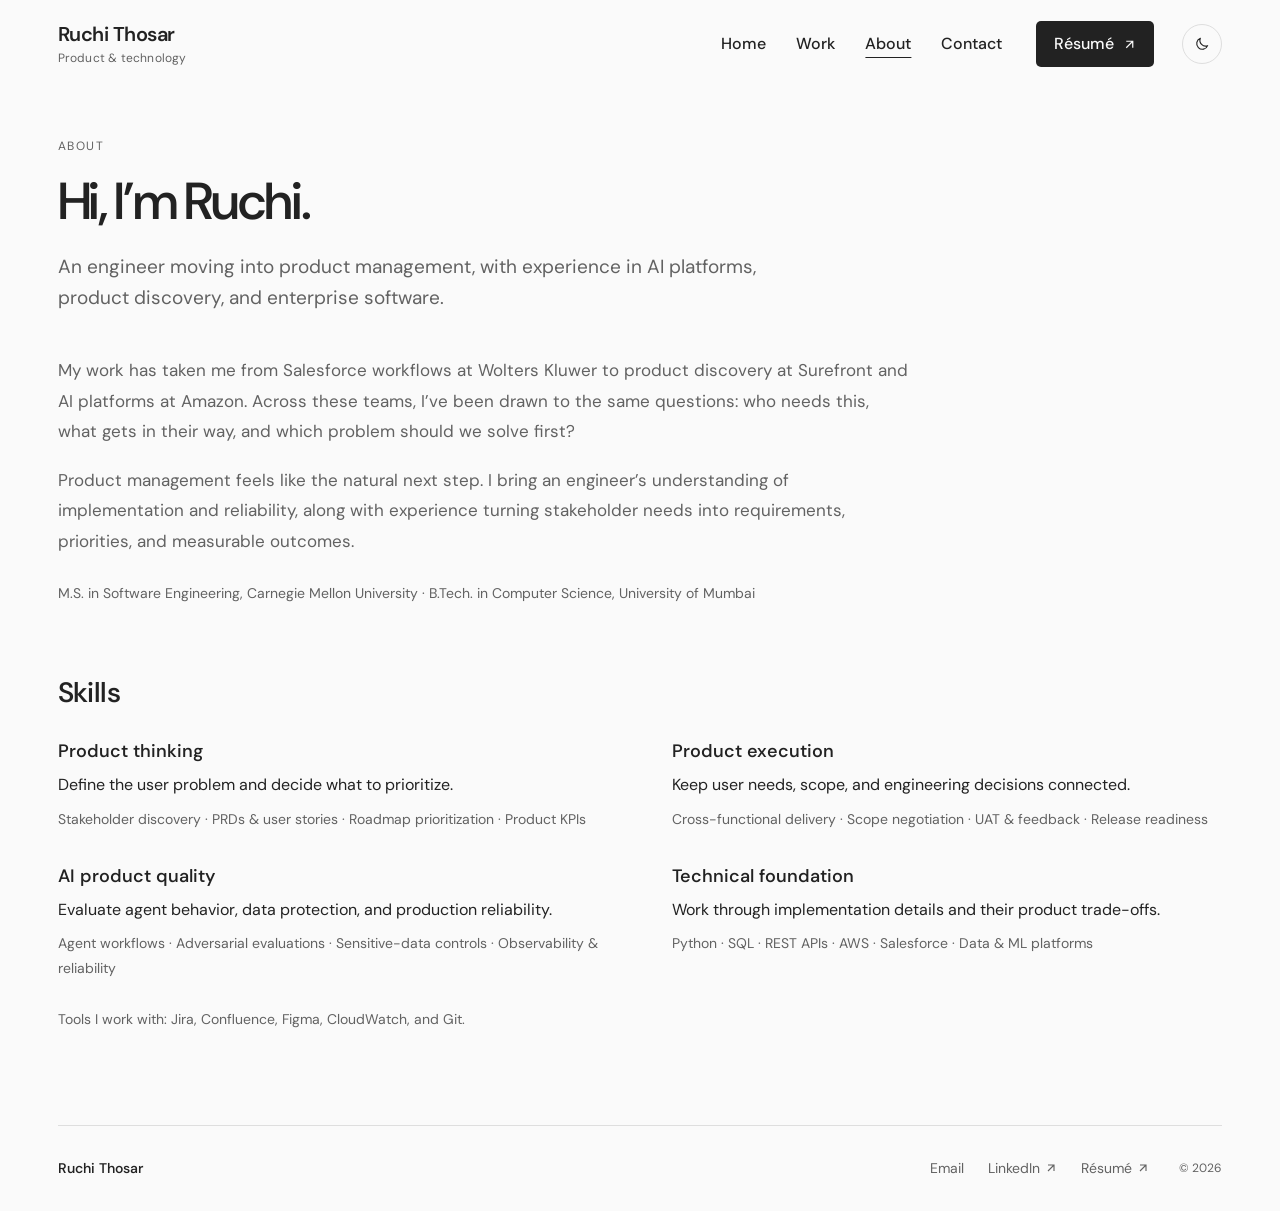
==== about.html @ e3b99184 "Simplify homepage and add portfolio page navigation" ====
<!doctype html>
<html lang="en"><head><meta charset="utf-8"><meta name="viewport" content="width=device-width, initial-scale=1">
<title>About | Ruchi Thosar</title><meta name="description" content="My background, skills, and experience in engineering and product.">
<meta name="theme-color" content="#fafafa"><meta property="og:title" content="About | Ruchi Thosar"><meta property="og:description" content="My background, skills, and experience in engineering and product."><meta property="og:type" content="website">
<link rel="icon" href="favicon.svg" type="image/svg+xml"><script src="theme.js?v=1395b858ff9c"></script><script src="navigation.js?v=f2a00993703c" defer></script><link rel="stylesheet" href="site.css?v=018fd486fe2b"><link rel="stylesheet" href="portfolio.css?v=d4bd7ad31fdd"></head>
<body class="portfolio-page about-view"><a class="skip" href="#main">Skip to content</a><div class="wrap">
<header class="header site-header"><a class="brand" href="index.html" aria-label="Ruchi Thosar home">Ruchi Thosar<span class="brand-sub">Product &amp; technology</span></a>
<nav class="nav" id="site-navigation" aria-label="Main navigation"><a href="index.html">Home</a><a href="work.html">Work</a><a href="about.html" aria-current="page">About</a><a href="contact.html">Contact</a><a class="resume-link" href="ruchi-thosar-pm-resume.pdf" target="_blank" rel="noopener noreferrer">Résumé <svg class="icon" viewBox="0 0 16 16" fill="none" aria-hidden="true"><path d="M4 12 12 4M4 4h8v8" stroke="currentColor" stroke-width="1.5"/></svg></a></nav><button class="theme-toggle" type="button" data-theme-toggle aria-label="Switch to dark theme" title="Switch to dark theme" hidden><svg class="theme-moon" viewBox="0 0 24 24" fill="none" aria-hidden="true"><path d="M20.5 14.5A8.5 8.5 0 0 1 9.5 3.5a8.5 8.5 0 1 0 11 11Z" stroke="currentColor" stroke-width="1.7" stroke-linejoin="round"/></svg><svg class="theme-sun" viewBox="0 0 24 24" fill="none" aria-hidden="true"><circle cx="12" cy="12" r="4" stroke="currentColor" stroke-width="1.7"/><path d="M12 2v2M12 20v2M2 12h2M20 12h2M5 5l1.5 1.5M17.5 17.5 19 19M5 19l1.5-1.5M17.5 6.5 19 5" stroke="currentColor" stroke-width="1.7" stroke-linecap="round"/></svg><span class="theme-label">Dark</span></button><button class="menu-toggle" type="button" data-menu-toggle aria-controls="site-navigation" aria-expanded="false" hidden><svg class="icon" viewBox="0 0 18 18" fill="none" aria-hidden="true"><path d="M2 5h14M2 9h14M2 13h14" stroke="currentColor" stroke-width="1.5"/></svg><span>Menu</span></button></header>
<main id="main" class="profile-page">
  <header class="page-intro"><p class="page-kicker">ABOUT</p><h1>Hi, I’m Ruchi.</h1><p class="page-lead">An engineer moving into product management, with experience in AI platforms, product discovery, and enterprise software.</p></header>
  <div class="profile-story"><p>My work has taken me from Salesforce workflows at Wolters Kluwer to product discovery at Surefront and AI platforms at Amazon. Across these teams, I’ve been drawn to the same questions: who needs this, what gets in their way, and which problem should we solve first?</p><p>Product management feels like the natural next step. I bring an engineer’s understanding of implementation and reliability, along with experience turning stakeholder needs into requirements, priorities, and measurable outcomes.</p><p class="profile-education">M.S. in Software Engineering, Carnegie Mellon University · B.Tech. in Computer Science, University of Mumbai</p></div>
<section class="section skills" id="skills" aria-labelledby="skills-heading">
    <div class="section-title"><h2 id="skills-heading">Skills</h2></div>
    <dl class="skill-list">
      <div><dt>Product thinking</dt><dd><p>Define the user problem and decide what to prioritize.</p><span>Stakeholder discovery · PRDs &amp; user stories · Roadmap prioritization · Product KPIs</span></dd></div>
      <div><dt>Product execution</dt><dd><p>Keep user needs, scope, and engineering decisions connected.</p><span>Cross-functional delivery · Scope negotiation · UAT &amp; feedback · Release readiness</span></dd></div>
      <div><dt>AI product quality</dt><dd><p>Evaluate agent behavior, data protection, and production reliability.</p><span>Agent workflows · Adversarial evaluations · Sensitive-data controls · Observability &amp; reliability</span></dd></div>
      <div><dt>Technical foundation</dt><dd><p>Work through implementation details and their product trade-offs.</p><span>Python · SQL · REST APIs · AWS · Salesforce · Data &amp; ML platforms</span></dd></div>
    </dl>
    <p class="tools-note">Tools I work with: Jira, Confluence, Figma, CloudWatch, and Git.</p>
  </section></main>
<footer class="site-footer" id="contact"><a class="footer-name" href="index.html">Ruchi Thosar</a><div class="footer-links"><a href="mailto:thosar.ruchi@gmail.com">Email</a><a href="https://www.linkedin.com/in/ruchi-thosar/" target="_blank" rel="noopener noreferrer">LinkedIn <svg class="icon" viewBox="0 0 16 16" fill="none" aria-hidden="true"><path d="M4 12 12 4M4 4h8v8" stroke="currentColor" stroke-width="1.5"/></svg></a><a href="ruchi-thosar-pm-resume.pdf" target="_blank" rel="noopener noreferrer">Résumé <svg class="icon" viewBox="0 0 16 16" fill="none" aria-hidden="true"><path d="M4 12 12 4M4 4h8v8" stroke="currentColor" stroke-width="1.5"/></svg></a></div><span class="copyright">© 2026</span></footer>
</div></body></html>
---- site.css ----
@import url('https://fonts.googleapis.com/css2?family=Caveat:wght@400;500;600&family=DM+Sans:wght@400;450;500;550;600;650;700&display=swap');

:root{color-scheme:light;--bg:#fafafa;--ink:#222;--muted:#626262;--line:#dedede;--soft:#eeeeec;--hover:#e7e7e5;--max:1520px;--diagram-ink:#282828;--diagram-muted:#626262;--diagram-stroke:#636363;--diagram-surface:#fafafa;--diagram-highlight:#ededeb;--diagram-note:#ededeb;--diagram-group:#f3f3f1;--diagram-border:#b8b8b6}
:root[data-theme="dark"]{color-scheme:dark;--bg:#161616;--ink:#ededeb;--muted:#aaa;--line:#353535;--soft:#242424;--hover:#303030;--diagram-ink:#ededeb;--diagram-muted:#aaa;--diagram-stroke:#a7a7a5;--diagram-surface:#161616;--diagram-highlight:#252525;--diagram-note:#252525;--diagram-group:#1c1c1c;--diagram-border:#5c5c5c}
*{box-sizing:border-box}html{scroll-behavior:smooth;scroll-padding-top:96px}body{margin:0;background:var(--bg);color:var(--ink);font:var(--type-body)/1.75 'DM Sans',Arial,sans-serif;-webkit-font-smoothing:antialiased}a{color:inherit;text-underline-offset:5px}img{max-width:100%;height:auto;display:block}a,button,summary{touch-action:manipulation}button{font:inherit}a:focus-visible,button:focus-visible,summary:focus-visible{outline:2px solid var(--ink);outline-offset:6px}::selection{background:var(--ink);color:var(--bg)}h1,h2,h3,h4,p{margin:0}h1,h2,h3,h4{font-weight:500;line-height:1.2;letter-spacing:-1.2px}.wrap{max-width:var(--max);margin:auto;padding:0 clamp(24px,4vw,56px)}.skip{position:fixed;top:-80px;left:20px;background:var(--ink);color:var(--bg);padding:12px;z-index:30}.skip:focus{top:10px}.icon{width:16px;height:16px;display:inline-block;vertical-align:-2px;flex-shrink:0}.eyebrow{letter-spacing:1.8px;text-transform:uppercase;color:var(--muted);font-weight:500}.text-link,.case-link{display:inline-flex;align-items:center;gap:20px;text-decoration:none;border-bottom:1px solid var(--ink);padding:3px 0 7px;line-height:1.5}.text-link .icon,.case-link .icon{transition:transform .18s}.text-link:hover .icon,.case-link:hover .icon{transform:translateX(4px)}.quiet-link{color:var(--muted);border-color:var(--line)}.actions{display:flex;gap:30px;flex-wrap:wrap;align-items:center;margin-top:27px}

/* A single surface. Spacing and typography provide the hierarchy. */
.header{position:sticky;top:0;z-index:15;min-height:90px;background:var(--bg);display:flex;align-items:center;justify-content:space-between;gap:25px;border-bottom:1px solid var(--line)}.brand{font-weight:550;letter-spacing:-.4px;text-decoration:none;white-space:nowrap}.brand-sub{font-weight:400;color:var(--muted);margin-left:7px}.nav{display:flex;gap:25px;align-items:center;}.nav>a{text-decoration:none}.nav>a:hover{text-decoration:underline}.resume-link{display:inline-flex;align-items:center;gap:7px}.resume-link .icon{width:13px;height:13px}.theme-toggle{display:inline-flex;align-items:center;justify-content:center;gap:7px;border:0;background:transparent;color:var(--muted);padding:9px 0 9px 5px;cursor:pointer;line-height:1.6;min-height:36px}.theme-toggle[hidden]{display:none}.theme-toggle:hover{color:var(--ink)}.theme-toggle svg{width:16px;height:16px}.theme-sun{display:none}:root[data-theme="dark"] .theme-moon{display:none}:root[data-theme="dark"] .theme-sun{display:block}
.hero{display:grid;grid-template-columns:340px minmax(0,700px);justify-content:center;align-items:center;gap:clamp(32px,4vw,56px);padding:91px 0 96px}.hero-greeting{color:var(--muted);margin-bottom:20px}.hero h1{line-height:1.14;letter-spacing:-2.6px;font-weight:500}.hero-copy{line-height:1.8;color:var(--muted);max-width:570px;margin-top:27px}.portrait{width:100%;max-width:340px;align-self:center}.portrait img{width:100%;max-height:454px;object-fit:contain;filter:grayscale(1);object-position:center bottom}.location{letter-spacing:.1px;color:var(--muted);margin-top:34px}.location span{margin:0 7px}
.section{padding:66px 0 72px;border-top:1px solid var(--line)}.section-title{display:flex;align-items:end;justify-content:space-between;gap:35px;margin-bottom:37px}.section-title h2{line-height:1.3;margin-top:15px;letter-spacing:-1.1px}.section-title>p{color:var(--muted);line-height:1.8;padding-bottom:3px}

/* Projects read as a sequence of stories, without card backgrounds. */
.work{padding-bottom:62px}.work .section-title>p{line-height:1.65;max-width:280px}.work-row{display:grid;grid-template-columns:minmax(0,1.65fr) minmax(0,1fr);gap:80px;padding:51px 0 56px;border-bottom:1px solid var(--line);align-items:center}.work-row:first-child{padding-top:13px}.project-label{display:flex;align-items:center;gap:23px;min-height:28px}.project-label>span{color:var(--muted);letter-spacing:.3px}.logo,.case-logo{object-fit:contain;object-position:left;filter:grayscale(1);mix-blend-mode:multiply}.logo.amazon{width:76px;max-height:32px}.logo.surefront{width:112px;max-height:29px}.logo.wk{width:148px;max-height:35px}:root[data-theme="dark"] .logo,:root[data-theme="dark"] .case-logo{filter:grayscale(1) invert(1);mix-blend-mode:screen}.work-story h3{line-height:1.25;letter-spacing:-1.2px;margin:24px 0 17px;max-width:550px}.work-story h3 a{text-decoration:none}.work-story h3 a:hover{text-decoration:underline;text-decoration-thickness:1px}.work-story>p{line-height:1.85;color:var(--muted);max-width:555px}.work-story .case-link{margin-top:24px;gap:27px}.work-outcome{padding-left:35px}.outcome-number{display:block;font-weight:400;line-height:1.1;letter-spacing:-4px}.outcome-number>span{letter-spacing:-2px}.outcome-label{display:block;margin-top:12px}.work-outcome p{color:var(--muted);margin-top:16px;line-height:1.85}.additional-work{display:grid;grid-template-columns:.7fr 1.3fr;gap:70px;padding-top:37px}.additional-label p{color:var(--muted);margin-top:12px}.additional-links>a{display:flex;align-items:center;justify-content:space-between;gap:20px;text-decoration:none;padding:0 0 18px}.additional-links>a+a{padding-top:17px;border-top:1px solid var(--line)}.additional-links small{color:var(--muted);display:block;margin-top:4px}.additional-links>a:hover>span{text-decoration:underline}

/* Skills are evidenced capabilities, not ratings or badge collections. */
.work-row:last-child{border-bottom:0;padding-bottom:0}
.work-case-links{display:flex;flex-wrap:wrap;gap:0 28px}.work-outcomes{display:grid;gap:26px}
@media(max-width:600px){.work-outcomes{gap:22px}.work-outcomes .work-outcome+.work-outcome{padding-top:0}}

.skill-list{margin:0}.skill-list>div{display:grid;grid-template-columns:.7fr 1.3fr;gap:70px;padding:24px 0;border-bottom:1px solid var(--line)}.skill-list dt{font-weight:500;line-height:1.5;padding-top:3px}.skill-list dd{margin:0}.skill-list dd p{line-height:1.65;margin-bottom:8px}.skill-list dd span{color:var(--muted);line-height:1.9;display:block}.tools-note{color:var(--muted);margin-top:24px}.about{display:grid;grid-template-columns:.85fr 1.15fr;gap:80px}.about h2{line-height:1.35;margin-top:16px}.about-copy p{line-height:1.9;color:var(--muted)}.about-copy p+p{margin-top:19px}.about-copy strong{color:var(--ink);font-weight:500}.about-copy p.about-credential{line-height:1.85;margin-top:27px}

/* Work history sits near the end, with details available on demand. */
.experience-item{border-bottom:1px solid var(--line)}.experience-item summary{cursor:pointer;list-style:none;display:grid;grid-template-columns:175px 1fr 132px 15px;gap:25px;align-items:center;padding:26px 0;min-height:99px}.experience-item summary::-webkit-details-marker{display:none}.experience-title{font-weight:500;line-height:1.5}.experience-title>span{display:block;color:var(--muted);font-weight:400;margin-top:5px}.experience-date{color:var(--muted);white-space:nowrap}.expand-icon{width:14px;height:14px;position:relative}.expand-icon:before,.expand-icon:after{content:'';position:absolute;background:var(--muted)}.expand-icon:before{height:1px;width:12px;top:6px;left:1px}.expand-icon:after{height:12px;width:1px;left:6px;top:1px}.experience-item[open] .expand-icon:after{display:none}.experience-body{padding:0 40px 27px 200px;color:var(--muted);max-width:900px}.experience-body ul{padding-left:18px;margin-top:13px}.experience-body li+li{margin-top:7px}
.contact{border-top:1px solid var(--line);padding:67px 0 76px}.contact h2{line-height:1.2;margin:19px 0 20px;letter-spacing:-1.8px}.contact>p:not(.eyebrow){color:var(--muted);max-width:500px}.contact .actions{margin-top:28px}.footer{display:flex;align-items:center;justify-content:space-between;gap:20px;border-top:1px solid var(--line);padding:24px 0 30px;color:var(--muted)}.footer a{text-decoration:none}.footer a:hover{text-decoration:underline}

/* Case studies use the same surface and a comfortable reading measure. */
.back{display:inline-block;color:var(--muted);text-decoration:none;margin:37px 0 34px}.back:hover{text-decoration:underline}.case-header{max-width:900px;padding:4px 0 35px}.case-logo{width:92px;max-height:36px;margin-bottom:24px}.surefront-logo{width:140px}.wk-case-logo{width:174px}.case-header h1{line-height:1.15;letter-spacing:-2px;max-width:860px}.case-subtitle{line-height:1.7;color:var(--muted);max-width:760px;margin-top:22px}.case-meta{display:flex;gap:46px;flex-wrap:wrap;margin-top:32px}.case-meta>div{line-height:1.8}.case-meta small{display:block;text-transform:uppercase;letter-spacing:1.2px;color:var(--muted);margin-bottom:4px}.case-jump{border-top:1px solid var(--line);border-bottom:1px solid var(--line);display:flex;gap:30px;flex-wrap:wrap;padding:16px 0;margin-bottom:52px}.case-jump a{text-decoration:none;color:var(--muted)}.case-jump a:hover{color:var(--ink)}.case-content{max-width:760px;margin:auto;padding-bottom:50px}.case-content section+section{margin-top:48px}.case-content h2{margin-bottom:17px;letter-spacing:-.8px}.case-content h3{letter-spacing:-.35px;line-height:1.5;margin:27px 0 10px;font-weight:600}.case-content p,.case-content li{line-height:1.9;color:var(--muted)}.case-content p+p{margin-top:15px}.case-content strong{font-weight:600;color:var(--ink)}.case-content ul{padding-left:19px;margin:14px 0 0}.case-content li+li{margin-top:10px}.case-content .mission{border-bottom:1px solid var(--line);padding-bottom:28px}.mission .eyebrow{letter-spacing:1.5px}.mission p+p{line-height:1.6;color:var(--ink);font-weight:400;margin-top:11px}.scope{width:100%;border-collapse:collapse;margin:23px 0 14px;text-align:left;line-height:1.7}.scope caption{text-align:left;color:var(--muted);margin-bottom:10px}.scope th,.scope td{border-bottom:1px solid var(--line);padding:12px 0 12px 18px;vertical-align:top}.scope th:first-child,.scope td:first-child{padding-left:0}.scope th{font-weight:600}.source-note{line-height:1.75!important;color:var(--muted)!important;margin-top:16px}.result-row{display:grid;grid-template-columns:150px 1fr;gap:30px;padding:23px 0;border-bottom:1px solid var(--line);color:var(--muted);line-height:1.85}.result-row strong{font-weight:500;letter-spacing:-1px;line-height:1.45}.result-row span b{font-weight:500;color:var(--ink)}.detail{border-top:1px solid var(--line);border-bottom:1px solid var(--line);margin:30px 0;padding:18px 0}.detail+.detail{margin-top:-31px}.detail summary{cursor:pointer;font-weight:500;padding-right:10px}.detail>p:first-of-type{margin-top:19px}.learning{padding-top:5px}.related{display:flex;justify-content:space-between;gap:24px;border-top:1px solid var(--line);padding:27px 0 40px;}.related a{text-decoration:none}.related a:hover{text-decoration:underline}.evaluation-list{margin:22px 0}.evaluation-list>div{display:grid;grid-template-columns:180px 1fr;gap:24px;border-top:1px solid var(--line);padding:16px 0}.evaluation-list dt{font-weight:500}.evaluation-list dd{margin:0;color:var(--muted);line-height:1.8}.progression{list-style:none;padding:0!important;margin:22px 0!important}.progression li{display:grid;grid-template-columns:34px 1fr;gap:16px;padding:18px 0;border-top:1px solid var(--line)}.progression .step-index{color:var(--muted);padding-top:3px}.progression h3{margin:0 0 8px}.progression li+li{margin-top:0}

.result-row.result-row-compact{grid-template-columns:130px 1fr;gap:24px;padding:17px 0}.result-row.result-row-compact strong{letter-spacing:-.3px;line-height:1.65}

/* Original journey diagrams sit on the page, without a framed panel. */
.journey-figure{margin:28px -80px 0}.sketch-board{background:transparent;padding:12px 0 0}.sketch-board svg{display:block;width:100%;height:auto}.sketch-board .journey-mobile{display:none}.journey-figure figcaption{line-height:1.8;color:var(--muted);margin:12px auto 0;max-width:760px}.journey-comparison>div{border-top:1px solid var(--line);padding:18px 0}.journey-comparison .person-label{letter-spacing:1.2px}.journey-comparison h3{margin-top:9px}

@media(max-width:1050px){.hero{gap:40px;grid-template-columns:300px minmax(0,1fr);padding:72px 0 78px}.portrait{max-width:300px}.brand-sub{display:none}.work-row{gap:45px}.work-outcome{padding-left:15px}.experience-item summary{grid-template-columns:155px 1fr 110px 15px;gap:20px}.experience-body{padding-left:175px}.journey-figure{margin-left:0;margin-right:0}.about{gap:48px}}
@media(max-width:800px){.wrap{padding:0 28px}.nav{gap:18px}.theme-label{display:none}.hero{grid-template-columns:220px minmax(0,1fr);gap:24px;padding:60px 0 65px}.hero h1{letter-spacing:-1.8px}.section{padding:50px 0 57px}.section-title{gap:25px}.section-title>p{max-width:160px;}.work-row{gap:30px;padding:37px 0 42px;grid-template-columns:1.5fr 1fr}.project-label{gap:15px;flex-wrap:wrap}.additional-work{gap:35px;grid-template-columns:.8fr 1.2fr}.skill-list>div{grid-template-columns:.8fr 1.2fr;gap:35px}.about{gap:32px;grid-template-columns:.8fr 1.2fr}.experience-item summary{grid-template-columns:130px 1fr 15px;gap:20px}.experience-date{grid-column:2;grid-row:2;margin-top:-20px}.expand-icon{grid-column:3;grid-row:1/3}.experience-company .logo.wk{width:125px}.experience-body{padding-left:150px}.case-meta{gap:24px 35px}.case-jump{gap:22px}}
@media(max-width:600px){html{scroll-padding-top:88px}.wrap{padding:0 23px}.header{min-height:101px;flex-wrap:wrap;padding:16px 0 13px;gap:10px}.brand-sub{display:inline;}.nav{width:100%;justify-content:space-between;gap:12px;}.theme-label{display:inline}.theme-toggle{padding:3px 0;min-height:30px}.nav .resume-link{gap:4px}.hero{display:flex;flex-direction:column;align-items:start;gap:17px;padding:35px 0 48px}.portrait{align-self:flex-start;width:160px;max-height:214px}.portrait img{max-height:214px;object-position:left bottom}.hero-greeting{margin-bottom:13px}.hero h1{line-height:1.15;letter-spacing:-1.7px}.hero-copy{margin-top:21px;line-height:1.85}.hero .actions{gap:26px;margin-top:22px}.text-link{gap:17px}.location{margin-top:25px;max-width:300px}.location span{margin:0 4px}.section{padding:39px 0 44px}.section-title{display:block;margin-bottom:29px}.section-title h2{margin-top:13px;max-width:330px;line-height:1.3}.section-title>p{max-width:none;margin-top:13px;}.section-title>p br{display:none}.work .section-title>p{max-width:none}.eyebrow{letter-spacing:1.5px}.work-row{display:block;padding:30px 0 34px}.work-row:first-child{padding-top:6px}.project-label{gap:18px}.work-story h3{line-height:1.25;margin:20px 0 15px;max-width:370px}.work-story .case-link{margin-top:20px;}.work-outcome{padding:23px 0 0;display:grid;grid-template-columns:auto 1fr;align-items:center;gap:3px 20px}.outcome-number{line-height:1.1;letter-spacing:-2px;grid-row:1/3}.outcome-number>span{letter-spacing:-1px}.outcome-label{margin:0;align-self:end}.work-outcome p{line-height:1.7;margin:0;align-self:start}.work-outcome p br{display:none}.additional-work{display:block;padding-top:29px}.additional-label{display:flex;align-items:center;gap:18px;flex-wrap:wrap}.additional-label p{margin:0}.additional-label .logo.wk{width:132px}.additional-links{margin-top:25px}.skill-list>div{display:block;padding:22px 0}.skill-list>div:first-child{padding-top:0}.skill-list dt{margin-bottom:9px}.skill-list dd span{line-height:1.9}.tools-note{line-height:1.9}.about{display:block}.about h2{margin-bottom:26px}.experience-item summary{grid-template-columns:1fr 15px;gap:15px;padding:22px 0}.experience-company{grid-column:1;grid-row:1}.experience-title{grid-column:1;grid-row:2;}.experience-date{grid-column:1;grid-row:3;margin-top:-8px;}.expand-icon{grid-column:2;grid-row:1/4}.experience-company .logo.wk{width:146px}.experience-body{padding:0 9px 24px 0;}.contact{padding:42px 0 49px}.contact h2{letter-spacing:-1.4px}.footer{gap:12px;padding:22px 0 25px}.back{margin:26px 0 27px}.case-header{padding-bottom:28px}.case-logo{width:77px;margin-bottom:23px}.surefront-logo{width:120px}.wk-case-logo{width:154px}.case-header h1{line-height:1.2;letter-spacing:-1.4px}.case-subtitle{line-height:1.8;margin-top:18px}.case-meta{gap:18px 27px;margin-top:25px}.case-jump{gap:11px 22px;margin-bottom:33px;padding:13px 0}.case-content section+section{margin-top:35px}.scope th,.scope td{padding:11px 0 11px 13px;overflow-wrap:anywhere}.result-row{grid-template-columns:91px 1fr;gap:19px;padding:19px 0;}.detail{margin:25px 0;padding:16px 0}.detail+.detail{margin-top:-26px}.evaluation-list>div{display:block;padding:15px 0}.evaluation-list dt{margin-bottom:7px}.progression li{gap:10px;grid-template-columns:25px 1fr}.journey-figure{margin-top:18px}.sketch-board{padding:0}.sketch-board .journey-desktop{display:none}.sketch-board .journey-mobile{display:block}.related{display:block;padding-bottom:23px}.related a{display:block;margin-bottom:17px}.case-content{padding-bottom:35px}}
@media(max-width:600px){.result-row.result-row-compact{grid-template-columns:90px 1fr;gap:16px}}
@media(max-width:360px){.wrap{padding:0 19px}.theme-label{display:none}.nav{gap:12px}.work-outcome{gap:3px 15px}}
@media(prefers-reduced-motion:reduce){html{scroll-behavior:auto}*{transition:none!important}}
@media print{body{background:white;color:#222}.header,.case-jump,.related,.footer,.back{display:none}.wrap{max-width:none;padding:0}.case-content{max-width:none}.case-content section{break-inside:avoid}.journey-figure{margin:20px 0}.sketch-board .journey-mobile{display:none}.sketch-board .journey-desktop{display:block}a{text-decoration:none}}

/* Shared type scale across the homepage and every case study. */
:root{--type-caption:13px;--type-body:16px;--type-lead:18px;--type-heading:28px;--type-display:48px;--type-metric:32px}
h1,h2,h3,h4,.outcome-number,.result-row strong{font-family:inherit}
.hero h1,.case-header h1{font-size:var(--type-display);letter-spacing:-1.5px;line-height:1.18}
.section-title h2,.about h2,.contact h2,.case-content h2,.work-story h3{font-size:var(--type-heading);letter-spacing:-.65px;line-height:1.3}
.hero-greeting,.hero-copy,.case-subtitle,.mission p+p,.case-content h3,.learning h3,.brand{font-size:var(--type-lead)}
.work-story>p,.work .section-title>p,.section-title>p,.skill-list dt,.skill-list dd p,.about-copy p,.experience-title,.contact>p:not(.eyebrow),.case-content p,.case-content li,.outcome-label,.additional-links>a,.progression p,.learning p{font-size:var(--type-body)}
.nav,.theme-toggle,.brand-sub,.eyebrow,.location,.project-label>span,.work-outcome p,.additional-label p,.additional-links small,.skill-list dd span,.tools-note,.about-copy p.about-credential,.experience-title>span,.experience-date,.footer,.back,.case-meta small,.case-jump,.scope caption,.journey-figure figcaption,.journey-comparison .person-label,.progression .step-index{font-size:var(--type-caption)}
.text-link,.case-link,.work-story .case-link,.hero .text-link,.case-meta>div,.experience-body,.detail summary,.scope,.result-row,.evaluation-list dt,.evaluation-list dd{font-size:var(--type-body)}
.case-content .mission .eyebrow{font-size:var(--type-caption)}
.source-note{font-size:var(--type-caption)!important}
.result-row strong,.result-row.result-row-compact strong{font-size:var(--type-lead);letter-spacing:0;line-height:1.75}
.outcome-number,.outcome-number>span{font-size:var(--type-metric);letter-spacing:-.8px;line-height:1.2}
.outcome-number>span{display:inline}
.work .section-title>p{max-width:285px;line-height:1.65}
.work-outcome{padding-left:20px}.outcome-label{margin-top:9px}.work-outcome p{margin-top:12px}
.eyebrow,.case-meta small{letter-spacing:1.2px}.nav{gap:22px}
@media(max-width:800px){:root{--type-display:40px}.nav{gap:16px}}
@media(max-width:600px){:root{--type-caption:12px;--type-body:15px;--type-lead:17px;--type-heading:26px;--type-display:36px;--type-metric:28px}.hero h1,.case-header h1{letter-spacing:-1px}.nav{gap:10px}.work .section-title>p{max-width:none}.work-outcome{padding-left:0;gap:5px 18px}.outcome-label,.work-outcome p{margin-top:0}.location{max-width:none}}
@media print{.case-header h1{font-size:30pt}}

/* Use the desktop canvas while preserving a comfortable reading width. */
.case-section-body{min-width:0}
@media(min-width:1100px){
.case-header{max-width:1200px}.case-header h1{max-width:1100px}
.case-content{max-width:none}
.case-content>section{display:grid;grid-template-columns:220px minmax(0,1fr);column-gap:40px;align-items:start}
.case-content>section>h2{margin-bottom:0}
.case-content .mission p+p{margin-top:0;max-width:900px}
.case-section-body>:first-child{margin-top:0}
.case-section-body>p,.case-section-body>ul,.case-section-body>.progression,.case-section-body>.evaluation-list,.case-section-body>.detail,.case-section-body>.result-row,.case-section-body>.learning{max-width:900px}
.case-content>#journey{display:block}
.case-content>#journey>h2{margin-bottom:24px}
.case-content .journey-figure{margin:0}
.case-content .sketch-board{max-width:1220px;margin:auto}
.work-story>p{max-width:620px}
}
@media print{.case-content>section{display:block}.case-content .mission p+p{margin-top:11px}}

/* Clear site navigation, available on the homepage and every case study. */
.header{gap:24px;min-height:80px}
.header .brand{margin-right:auto}
.header .nav{gap:22px;font-size:14px}
.header .nav>a,.case-menu>summary{padding:10px 0;line-height:1.5}
.nav [aria-current="page"]{text-decoration:underline;text-underline-offset:7px;text-decoration-thickness:1px}
.case-menu{position:relative}
.case-menu>summary{display:flex;align-items:center;gap:5px;list-style:none;cursor:pointer;white-space:nowrap}
.case-menu>summary::-webkit-details-marker{display:none}
.case-menu>summary .icon{width:14px;height:14px}
.case-menu[open]>summary .icon{transform:rotate(180deg)}
.case-menu-links{position:absolute;top:100%;left:-18px;width:310px;background:var(--bg);border:1px solid var(--line);padding:10px;box-shadow:0 12px 32px #00000014;z-index:20}
.case-menu-links a{display:block;padding:10px 12px;text-decoration:none;font-size:14px;line-height:1.5}
.case-menu-links a:hover,.case-menu-links a:focus-visible{background:var(--soft)}
.case-menu-links a:first-child{border-bottom:1px solid var(--line);margin-bottom:4px;padding-bottom:13px}
.menu-toggle{display:none;align-items:center;gap:7px;border:0;background:none;color:var(--ink);padding:8px 0;font-size:14px;cursor:pointer}
.menu-toggle[hidden]{display:none}
.header>.theme-toggle{flex-shrink:0;font-size:14px}
.case-jump{gap:20px;margin-bottom:36px}
.case-concept-label{margin-bottom:24px;font-size:var(--type-caption)}

/* Each story stays beside its illustration, with compact, natural text flow. */
.home-page .wrap{max-width:1520px;padding-inline:clamp(24px,4vw,56px)}
.home-page .hero{grid-template-columns:360px minmax(0,1fr);justify-content:start;gap:48px;padding:36px 0;align-items:center}
.home-page .portrait{max-width:360px}
.home-page .portrait img{max-height:480px;object-position:left bottom}
.home-page .hero-content{max-width:850px}
.home-page .hero h1 span{display:inline-block}
.home-page .hero-greeting{margin-bottom:14px}
.home-page .hero-copy{max-width:820px;margin-top:18px;line-height:1.7}
.home-page .hero .actions{margin-top:22px}
.home-page .location{margin-top:24px}
.home-page .section{padding:36px 0 40px}
.home-page .section-title{display:block;margin-bottom:24px}
.home-page .section-title h2{margin-top:0;max-width:none}
.home-page .section-title>p{max-width:none;margin-top:8px;padding:0}
.home-page .project-list{display:block}
.home-page .work-row,.home-page .work-row:first-child{display:grid;grid-template-columns:minmax(0,1.05fr) minmax(0,1fr);align-items:center;gap:48px;padding:28px 0;border-top:1px solid var(--line);border-bottom:0;min-width:0}
.home-page .work-row:last-child{padding-bottom:0}
.project-copy{min-width:0}
.home-page .project-label{gap:18px;flex-wrap:wrap;min-height:32px}
.home-page .project-copy h3{font-size:var(--type-heading);line-height:1.3;letter-spacing:-.65px;margin:15px 0 12px}
.project-copy h3 a{text-decoration:none}
.project-copy h3 a:hover{text-decoration:underline;text-decoration-thickness:1px}
.home-page .project-copy>p{font-size:var(--type-body);line-height:1.7;color:var(--muted)}
.home-page .project-copy .project-impact{margin-top:12px;line-height:1.65}
.project-impact strong{font-weight:550;color:var(--ink)}
.home-page .work-case-links{display:flex;gap:12px 24px;flex-wrap:wrap;margin-top:18px}
.home-page .work-case-links .case-link{margin:0;gap:15px;padding:2px 0;border-bottom:0;text-decoration:underline;text-underline-offset:5px}
.project-thumbnail{display:block;width:100%;max-width:560px;justify-self:end;min-width:0;color:var(--ink);text-decoration:none}
.project-thumbnail svg{display:block;width:100%;height:auto}
.project-thumbnail:hover{opacity:.8}
.home-page .concept-name{font-size:var(--type-lead);font-weight:550;letter-spacing:-.3px;color:var(--ink)}
.home-page .skill-list>div{grid-template-columns:280px minmax(0,1fr);gap:40px;padding:20px 0}
.home-page .about{grid-template-columns:360px minmax(0,1fr);gap:48px}
.home-page .about-copy{max-width:780px}
.home-page .about h2{max-width:340px}
.home-page .contact{padding:36px 0 42px}
.home-page .contact h2{max-width:620px}
@media(max-width:1100px){
 .header{gap:18px}.header .nav{gap:17px}
 .home-page .hero{grid-template-columns:300px minmax(0,1fr);gap:32px}
 .home-page .portrait{max-width:300px}
 .home-page .work-row,.home-page .work-row:first-child{gap:32px}
 .home-page .about{grid-template-columns:300px minmax(0,1fr);gap:32px}
}
@media(max-width:850px){
 .header{flex-wrap:wrap;min-height:74px;padding:12px 0;gap:12px 22px}
 .header .brand{order:0}
 .header>.theme-toggle{order:1}
 .header>.menu-toggle{order:2}
 .header .nav{order:3;width:100%;align-items:stretch;gap:2px;flex-direction:column;padding:10px 0 5px}
 .nav-ready .header .nav{display:none}
 .nav-ready .header.navigation-open .nav{display:flex}
 .menu-toggle{display:flex}
 .header .nav>a,.case-menu>summary{padding:9px 0}
 .case-menu-links{position:static;width:100%;border:0;border-left:1px solid var(--line);box-shadow:none;margin:2px 0 8px;padding:0 0 0 12px}
 .case-menu-links a{padding:9px 8px}
 .header .theme-label{display:inline}
}
@media(max-width:800px){
 .home-page .hero{grid-template-columns:240px minmax(0,1fr);gap:28px;padding:28px 0 32px}
 .home-page .portrait{max-width:240px}
 .home-page .work-row,.home-page .work-row:first-child{grid-template-columns:minmax(0,1fr);gap:20px;padding:26px 0}
 .project-thumbnail{grid-row:1;justify-self:start;max-width:520px}
 .home-page .skill-list>div{grid-template-columns:220px minmax(0,1fr);gap:28px}
 .home-page .about{grid-template-columns:240px minmax(0,1fr);gap:28px}
}
@media(max-width:600px){
 .wrap,.home-page .wrap{padding-inline:24px}
 .header .brand-sub{display:none}
 .header{gap:12px 18px;min-height:70px}
 .home-page .hero{display:flex;gap:20px;padding:24px 0 30px}
 .home-page .portrait{width:185px;max-height:none}
 .home-page .portrait img{max-height:247px}
 .home-page .hero-copy{margin-top:16px}
 .home-page .section{padding:30px 0 34px}
 .home-page .section-title{margin-bottom:22px}
 .home-page .project-label{gap:10px 16px}
 .home-page .project-copy h3{margin-top:13px}
 .home-page .skill-list>div,.home-page .about{display:block}
 .home-page .contact{padding:30px 0 36px}
 .case-jump{gap:10px 16px;margin-bottom:28px}
}
---- portfolio.css ----
/* Portfolio pages use a compact gallery. Case study interiors keep their existing styles. */
.site-header{min-height:88px;gap:28px;border-bottom:0;padding:14px 0}
.site-header .brand{font-size:20px;line-height:1.3;font-weight:600;letter-spacing:-.5px}
.site-header .brand-sub{display:block;margin:4px 0 0;font-size:12px;font-weight:400;letter-spacing:.2px}
.site-header .nav{gap:30px;font-size:16px;font-weight:500}
.site-header .nav>a{padding:9px 0;text-decoration:none}
.site-header .nav>a:hover,.site-header .nav>a[aria-current="page"]{text-decoration:underline;text-underline-offset:8px}
.site-header .nav .resume-link{padding:11px 18px;margin-left:4px;background:var(--ink);color:var(--bg);border-radius:5px;text-decoration:none;gap:9px}
.site-header>.theme-toggle{width:40px;height:40px;min-height:40px;padding:0;border:1px solid var(--line);border-radius:50%;color:var(--ink)}
.site-header .theme-label{display:none}
.site-header .menu-toggle{font-size:15px;min-height:42px}
.site-footer{display:flex;align-items:center;gap:30px;border-top:1px solid var(--line);padding:30px 0;margin-top:64px;font-size:14px;color:var(--muted)}
.site-footer a{text-decoration:none}.site-footer a:hover{text-decoration:underline}
.footer-name{font-weight:550;color:var(--ink);margin-right:auto}.footer-links{display:flex;align-items:center;gap:24px}.footer-links a{display:flex;align-items:center;gap:5px}.footer-links .icon{width:12px;height:12px}.copyright{font-size:12px}
.portfolio-page .wrap{max-width:1560px;padding-inline:clamp(24px,4.5vw,64px)}
.portfolio-page main{min-height:calc(100vh - 240px)}
.portfolio-page h1{font-size:52px;line-height:1.12;letter-spacing:-1.8px;font-weight:550;text-wrap:balance}
.portfolio-page h2{font-size:26px;line-height:1.3;letter-spacing:-.6px;font-weight:550}
.landing-hero{display:grid;grid-template-columns:310px minmax(0,1fr);align-items:center;gap:48px;padding:30px 0 50px}
.landing-portrait{width:100%;height:405px;align-self:end}
.landing-portrait img{width:100%;height:100%;object-fit:contain;object-position:left bottom;filter:grayscale(1)}
.landing-intro{max-width:850px}.hello{font-size:18px;color:var(--muted);margin-bottom:14px}
.portfolio-page .landing-intro h1{max-width:24ch}
.landing-description{font-size:18px;line-height:1.65;max-width:670px;color:var(--muted);margin-top:22px}
.landing-actions{display:flex;flex-wrap:wrap;gap:12px;margin-top:28px}
.button{display:inline-flex;align-items:center;justify-content:center;gap:18px;min-height:46px;padding:11px 20px;border:1px solid transparent;border-radius:5px;font-size:15px;font-weight:500;text-decoration:none;line-height:1.5;transition:background .15s,color .15s}
.button-primary{background:var(--ink);color:var(--bg)}.button-primary:hover{opacity:.85}.button-secondary{border-color:var(--line);background:transparent}.button-secondary:hover{background:var(--soft)}
.landing-location{font-size:13px;line-height:1.6;color:var(--muted);margin-top:24px}
.featured-work{padding:12px 0 0}
.gallery-heading{display:flex;justify-content:space-between;align-items:center;gap:20px;margin-bottom:24px}
.all-work-link{display:inline-flex;align-items:center;gap:12px;font-size:15px;text-decoration:none;font-weight:500}.all-work-link:hover{text-decoration:underline}
.project-gallery{display:grid;gap:38px 30px}.featured-gallery{grid-template-columns:repeat(3,minmax(0,1fr))}
.project-card{min-width:0}.project-card-link{display:block;text-decoration:none;outline-offset:6px}
.project-art{position:relative;display:flex;align-items:center;justify-content:center;aspect-ratio:1.75;background:var(--soft);border-radius:7px;overflow:hidden;padding:20px;--soft:var(--bg)}
.project-art::before{content:"";position:absolute;inset:0;background:var(--line);opacity:.24;pointer-events:none}
.project-art svg{width:100%;height:auto;max-height:100%;position:relative;transition:transform .25s}
.project-card-link:hover .project-art>svg{transform:scale(1.025)}
.project-open{position:absolute;bottom:12px;right:12px;width:30px;height:30px;display:flex;align-items:center;justify-content:center;background:var(--bg);border:1px solid var(--line);border-radius:50%;opacity:0;transform:translateY(4px);transition:opacity .15s,transform .15s}
.project-open .icon{width:13px;height:13px}.project-card-link:hover .project-open,.project-card-link:focus-visible .project-open{opacity:1;transform:none}
.project-brand{display:flex;gap:12px;align-items:center;min-height:30px;margin-top:18px;flex-wrap:wrap}
.project-brand .logo.amazon{width:65px;max-height:25px}.project-brand .logo.surefront{width:94px;max-height:24px}.project-brand .logo.wk{width:128px;max-height:26px}
.project-brand>span:not(.concept-brand){font-size:12px;color:var(--muted);line-height:1.5}.concept-brand{font-size:16px;font-weight:550;letter-spacing:-.4px}
.portfolio-page .project-card h2{font-size:22px;line-height:1.35;letter-spacing:-.5px;margin:10px 0 7px}
.project-card p{font-size:15px;line-height:1.6;color:var(--muted);margin:0;max-width:52ch}
.project-card-link:hover h2{text-decoration:underline;text-underline-offset:4px;text-decoration-thickness:1px}
.project-secondary{display:flex;flex-wrap:wrap;gap:12px 20px;margin-top:12px}.project-secondary a{display:inline-flex;align-items:center;gap:7px;font-size:13px;text-underline-offset:4px}.project-secondary .icon{width:13px;height:13px}
.page-intro{padding:48px 0 42px;max-width:900px}.page-kicker{font-size:12px;letter-spacing:1.6px;color:var(--muted);margin-bottom:15px}.page-lead{font-size:19px;line-height:1.6;color:var(--muted);margin-top:22px;max-width:770px}
.all-projects{grid-template-columns:repeat(6,minmax(0,1fr));gap:46px 32px}
.all-projects .project-card{grid-column:span 2}.all-projects .project-card:nth-child(-n+2){grid-column:span 3}
.all-projects .project-card:nth-child(-n+2) .project-art{aspect-ratio:2.05;padding:24px 40px}
.profile-story{max-width:850px;margin-bottom:44px}.profile-story p{font-size:17px;line-height:1.8;color:var(--muted)}.profile-story p+p{margin-top:18px}.profile-story .profile-education{font-size:14px;margin-top:24px}
.portfolio-page .section{border:0;padding:25px 0 30px}.portfolio-page .section-title{display:block;margin-bottom:24px}.portfolio-page .section-title h2{margin:0;font-size:28px}
.portfolio-page .skill-list{display:grid;grid-template-columns:repeat(2,minmax(0,1fr));gap:28px 64px;margin:0}
.portfolio-page .skill-list>div{display:block;border:0;padding:0}
.portfolio-page .skill-list dt{font-size:18px;font-weight:550;margin:0 0 7px}.portfolio-page .skill-list dd p{font-size:16px;line-height:1.65;margin-bottom:8px}.portfolio-page .skill-list dd span{display:block;font-size:14px;line-height:1.8;max-width:560px;color:var(--muted)}
.portfolio-page .tools-note{font-size:14px;margin-top:25px;color:var(--muted)}
.portfolio-page .experience-list{margin-top:0}.portfolio-page .experience-item summary{padding-top:24px;padding-bottom:24px}
.contact-page .page-intro{padding-top:80px}.contact-options{max-width:930px;margin-top:10px}.contact-option{display:grid;grid-template-columns:120px minmax(0,1fr) 20px;align-items:center;gap:24px;padding:26px 0;border-bottom:1px solid var(--line);text-decoration:none}.contact-option>span{color:var(--muted);font-size:15px}.contact-option strong{font-size:26px;font-weight:450;letter-spacing:-.5px;overflow-wrap:anywhere}.contact-option:hover strong{text-decoration:underline;text-underline-offset:7px}.contact-location{font-size:15px;color:var(--muted);margin-top:28px}
@media(min-width:1700px){.landing-hero{grid-template-columns:340px minmax(0,1fr);gap:48px}.landing-portrait{height:445px}.landing-intro{max-width:880px}.landing-description{max-width:760px}}
@media(max-width:1100px){.site-header{gap:20px}.site-header .nav{gap:22px}.landing-hero{grid-template-columns:280px minmax(0,1fr);gap:38px}.landing-portrait{height:360px}.portfolio-page h1{font-size:44px}.project-gallery{gap:32px 22px}.project-art{padding:14px}.project-brand{gap:8px}.portfolio-page .project-card h2{font-size:21px}}
@media(max-width:850px){
 .site-header{padding:15px 0;gap:8px 18px;min-height:76px}.site-header .brand{font-size:19px}.site-header .brand-sub{display:none}
 .site-header .nav{padding:14px 0 10px;gap:3px;border-bottom:1px solid var(--line)}.site-header .nav>a{padding:11px 0}.site-header .nav .resume-link{align-self:start;padding:10px 18px;margin:10px 0 0}
 .site-header .theme-toggle{width:36px;height:36px;min-height:36px}.site-header .theme-label{display:none}
 .landing-hero{grid-template-columns:240px minmax(0,1fr);gap:30px;padding:24px 0 36px}.landing-portrait{height:320px}.portfolio-page h1{font-size:38px}.landing-description{font-size:17px}.landing-location{font-size:12px}
 .all-projects{grid-template-columns:repeat(2,minmax(0,1fr))}.all-projects .project-card,.all-projects .project-card:nth-child(-n+2){grid-column:auto}.all-projects .project-card:last-child{grid-column:1/-1}.all-projects .project-card:last-child .project-card-link{display:grid;grid-template-columns:1fr 1fr;gap:0 26px;align-content:center}.all-projects .project-card:last-child .project-art{grid-row:1/4;aspect-ratio:1.75}.all-projects .project-card:last-child .project-brand{margin-top:0;align-self:end}.all-projects .project-card:last-child p{align-self:start}.all-projects .project-card .project-art{aspect-ratio:1.75;padding:16px}
}
@media(max-width:740px){
 .portfolio-page .wrap{padding-inline:24px}.landing-hero{grid-template-columns:190px minmax(0,1fr);gap:26px}.landing-portrait{height:265px}.portfolio-page h1{font-size:35px}.landing-description{font-size:16px}.landing-location{margin-top:18px}.landing-actions{margin-top:22px;gap:10px}.button{font-size:14px;padding:10px 14px;min-height:43px}.featured-gallery{grid-template-columns:1fr}.project-card-link{display:grid;grid-template-columns:1fr 1fr;gap:0 24px;align-content:center}.project-art{grid-row:1/4}.project-brand{margin-top:0;align-self:end}.project-card h2{align-self:center}.project-card p{align-self:start}.gallery-heading{margin-bottom:24px}.site-footer{flex-wrap:wrap;gap:20px;margin-top:42px}.footer-links{gap:18px}.copyright{margin-left:auto}.portfolio-page .skill-list{gap:28px 32px}.page-intro{padding-top:34px;padding-bottom:32px}.page-lead{font-size:18px}.all-projects .project-card-link{display:block}.all-projects .project-brand{margin-top:15px}
}
@media(max-width:560px){
 .site-header{gap:8px 14px}.site-header .brand{font-size:18px}.site-header .menu-toggle{font-size:14px}.site-header>.theme-toggle{width:34px;height:34px;min-height:34px}
 .landing-hero{display:flex;flex-direction:column;gap:22px;align-items:flex-start;padding-top:16px;padding-bottom:34px}.landing-portrait{width:205px;height:258px;align-self:flex-start}.landing-portrait img{object-position:left bottom}.landing-intro{max-width:100%}.hello{font-size:16px;margin-bottom:10px}.portfolio-page h1{font-size:38px;letter-spacing:-1.15px}.landing-description{margin-top:17px;line-height:1.7}.landing-location{font-size:12px}.landing-actions{gap:12px}.featured-work{padding-top:0}.gallery-heading h2{font-size:24px}.all-work-link{font-size:14px;gap:8px}
 .project-gallery{gap:30px}.project-card-link,.all-projects .project-card:last-child .project-card-link{display:block}.project-art,.all-projects .project-card .project-art{aspect-ratio:1.75;padding:18px}.project-brand,.all-projects .project-card:last-child .project-brand{margin-top:16px}.portfolio-page .project-card h2{font-size:22px;margin-top:9px}.project-card p{font-size:15px}.all-projects{grid-template-columns:1fr}.all-projects .project-card:last-child{grid-column:auto}.project-open{opacity:1;transform:none;width:26px;height:26px;right:8px;bottom:8px}
 .site-footer{align-items:start;gap:17px;padding:24px 0;margin-top:38px}.footer-name{width:100%}.footer-links{gap:20px;font-size:13px}.copyright{font-size:11px;padding-top:1px}
 .page-intro{padding:28px 0 28px}.page-kicker{margin-bottom:12px}.page-lead{font-size:17px;margin-top:18px}.profile-story p{font-size:16px;line-height:1.75}.profile-story .profile-education{font-size:13px}.portfolio-page .skill-list{grid-template-columns:1fr;gap:24px}.portfolio-page .section{padding:18px 0 24px}.portfolio-page .section-title{margin-bottom:22px}.portfolio-page .section-title h2{font-size:26px}.portfolio-page .skill-list dd span{font-size:13px}
 .contact-page .page-intro{padding-top:48px}.contact-option{grid-template-columns:1fr 18px;gap:8px 14px;padding:23px 0}.contact-option>span{grid-column:1/-1;font-size:13px}.contact-option strong{font-size:22px;letter-spacing:-.6px}.contact-location{font-size:14px;line-height:1.7}
}
@media(prefers-reduced-motion:reduce){.project-art svg,.project-open{transition:none}}
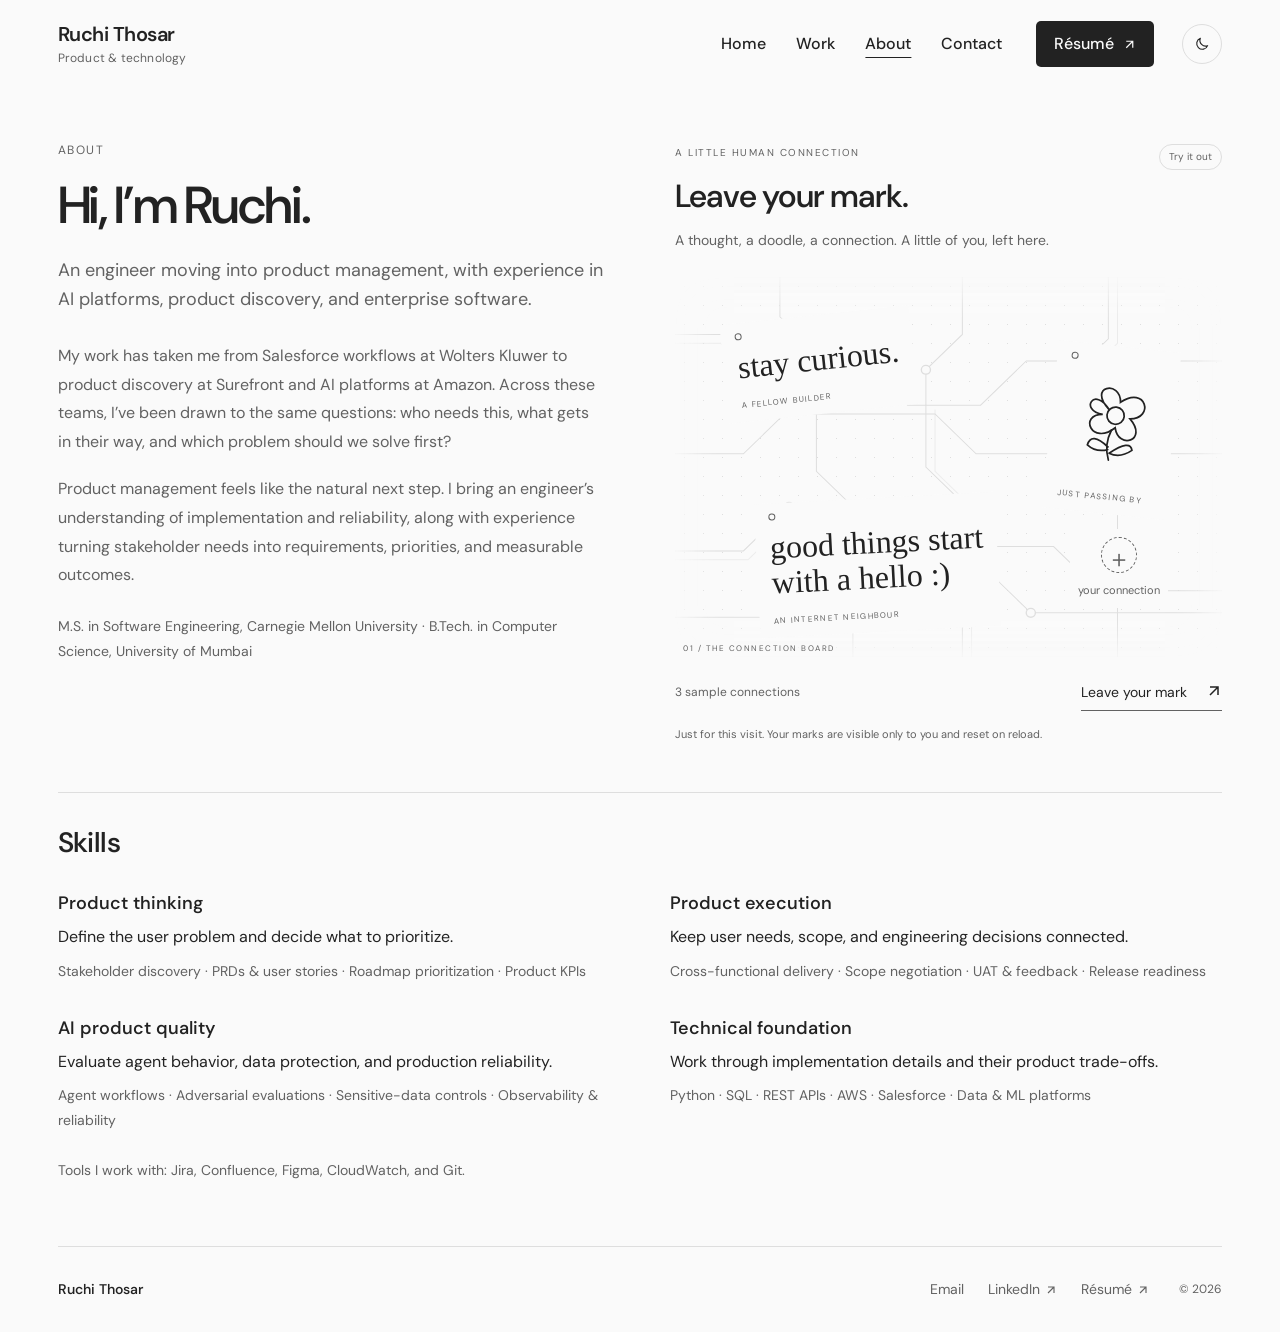
==== commit e100cd43: "Add interactive circuit board to About page" ====
--- a/about.html
+++ b/about.html
@@ -2,13 +2,29 @@
 <html lang="en"><head><meta charset="utf-8"><meta name="viewport" content="width=device-width, initial-scale=1">
 <title>About | Ruchi Thosar</title><meta name="description" content="My background, skills, and experience in engineering and product.">
 <meta name="theme-color" content="#fafafa"><meta property="og:title" content="About | Ruchi Thosar"><meta property="og:description" content="My background, skills, and experience in engineering and product."><meta property="og:type" content="website">
-<link rel="icon" href="favicon.svg" type="image/svg+xml"><script src="theme.js?v=1395b858ff9c"></script><script src="navigation.js?v=f2a00993703c" defer></script><link rel="stylesheet" href="site.css?v=018fd486fe2b"><link rel="stylesheet" href="portfolio.css?v=d4bd7ad31fdd"></head>
+<link rel="icon" href="favicon.svg" type="image/svg+xml"><script src="theme.js?v=1395b858ff9c"></script><script src="navigation.js?v=f2a00993703c" defer></script><link rel="stylesheet" href="site.css?v=018fd486fe2b"><link rel="stylesheet" href="portfolio.css?v=e46411ef71a4"></head>
 <body class="portfolio-page about-view"><a class="skip" href="#main">Skip to content</a><div class="wrap">
 <header class="header site-header"><a class="brand" href="index.html" aria-label="Ruchi Thosar home">Ruchi Thosar<span class="brand-sub">Product &amp; technology</span></a>
 <nav class="nav" id="site-navigation" aria-label="Main navigation"><a href="index.html">Home</a><a href="work.html">Work</a><a href="about.html" aria-current="page">About</a><a href="contact.html">Contact</a><a class="resume-link" href="ruchi-thosar-pm-resume.pdf" target="_blank" rel="noopener noreferrer">Résumé <svg class="icon" viewBox="0 0 16 16" fill="none" aria-hidden="true"><path d="M4 12 12 4M4 4h8v8" stroke="currentColor" stroke-width="1.5"/></svg></a></nav><button class="theme-toggle" type="button" data-theme-toggle aria-label="Switch to dark theme" title="Switch to dark theme" hidden><svg class="theme-moon" viewBox="0 0 24 24" fill="none" aria-hidden="true"><path d="M20.5 14.5A8.5 8.5 0 0 1 9.5 3.5a8.5 8.5 0 1 0 11 11Z" stroke="currentColor" stroke-width="1.7" stroke-linejoin="round"/></svg><svg class="theme-sun" viewBox="0 0 24 24" fill="none" aria-hidden="true"><circle cx="12" cy="12" r="4" stroke="currentColor" stroke-width="1.7"/><path d="M12 2v2M12 20v2M2 12h2M20 12h2M5 5l1.5 1.5M17.5 17.5 19 19M5 19l1.5-1.5M17.5 6.5 19 5" stroke="currentColor" stroke-width="1.7" stroke-linecap="round"/></svg><span class="theme-label">Dark</span></button><button class="menu-toggle" type="button" data-menu-toggle aria-controls="site-navigation" aria-expanded="false" hidden><svg class="icon" viewBox="0 0 18 18" fill="none" aria-hidden="true"><path d="M2 5h14M2 9h14M2 13h14" stroke="currentColor" stroke-width="1.5"/></svg><span>Menu</span></button></header>
 <main id="main" class="profile-page">
+  <div class="profile-bio">
   <header class="page-intro"><p class="page-kicker">ABOUT</p><h1>Hi, I’m Ruchi.</h1><p class="page-lead">An engineer moving into product management, with experience in AI platforms, product discovery, and enterprise software.</p></header>
   <div class="profile-story"><p>My work has taken me from Salesforce workflows at Wolters Kluwer to product discovery at Surefront and AI platforms at Amazon. Across these teams, I’ve been drawn to the same questions: who needs this, what gets in their way, and which problem should we solve first?</p><p>Product management feels like the natural next step. I bring an engineer’s understanding of implementation and reliability, along with experience turning stakeholder needs into requirements, priorities, and measurable outcomes.</p><p class="profile-education">M.S. in Software Engineering, Carnegie Mellon University · B.Tech. in Computer Science, University of Mumbai</p></div>
+  </div>
+<aside class="guestbook" aria-labelledby="board-title">
+<div class="board-heading"><div><p class="page-kicker">A LITTLE HUMAN CONNECTION</p><h2 id="board-title">Leave your mark.</h2></div><span class="preview-pill">Try it out</span></div>
+<p class="board-intro">A thought, a doodle, a connection. A little of you, left here.</p>
+<div class="circuit-board" id="circuit-board">
+<svg class="circuit-traces" viewBox="0 0 600 430" preserveAspectRatio="none" aria-hidden="true"><g fill="none" stroke="currentColor" stroke-width="1.1"><path d="M0 65H55L95 105H215L255 145H335L385 95H600M0 310H75L125 260H225L270 305H415L465 355H600M115 0V45L155 85V220L195 260V430M475 0V70L435 110V205L485 255V430M0 200H75L120 155H285L330 200H600M315 0V65L275 105V215L315 255V430M0 385H180L225 340H350L390 380H600"/><path d="M0 75H50L90 115H210M485 0V75L445 115V200M0 320H80L130 270H220M325 430V260L285 220V150" opacity=".5"/></g><g fill="var(--bg)" stroke="currentColor" stroke-width="1.5"><circle cx="155" cy="85" r="5"/><circle cx="275" cy="105" r="5"/><circle cx="435" cy="205" r="5"/><circle cx="125" cy="260" r="5"/><circle cx="315" cy="305" r="5"/><circle cx="390" cy="380" r="5"/></g></svg>
+<button class="board-mark mark-one" data-note="Keep making things that make you curious." data-author="A fellow builder"><span class="mark-pin"></span><span class="handwritten">stay curious.</span><small>A FELLOW BUILDER</small></button>
+<button class="board-mark mark-two" data-note="A little flower for your corner of the internet." data-author="Someone passing by"><span class="mark-pin"></span><svg viewBox="0 0 110 100" aria-label="A hand-drawn flower"><g fill="none" stroke="currentColor" stroke-width="2" stroke-linecap="round"><path d="M55 61Q48 79 55 96M53 81Q32 65 29 81Q40 89 53 84M55 88Q78 69 81 82Q68 93 55 88"/><path d="M50 38C21 13 60 2 62 28C90 5 103 43 75 46C99 69 65 83 59 58C34 82 15 47 43 44C15 42 30 12 50 38Z"/><circle cx="58" cy="44" r="10"/></g></svg><small>JUST PASSING BY</small></button>
+<button class="board-mark mark-three" data-note="The best ideas start with a conversation. Glad I found your work!" data-author="An internet neighbour"><span class="mark-pin"></span><span class="handwritten">good things start<br>with a hello :)</span><small>AN INTERNET NEIGHBOUR</small></button>
+<button class="empty-node" id="open-composer" aria-label="Leave your mark"><span>＋</span><small>your connection</small></button>
+<span class="board-coordinate">01 / THE CONNECTION BOARD</span>
+</div>
+<div class="board-footer"><span id="board-count">3 sample connections</span><button class="board-cta" id="add-mark">Leave your mark <svg class="icon" viewBox="0 0 16 16" fill="none" aria-hidden="true"><path d="M4 12 12 4M4 4h8v8" stroke="currentColor" stroke-width="1.5"/></svg></button></div>
+<p class="preview-note" id="preview-status" role="status">Just for this visit. Your marks are visible only to you and reset on reload.</p>
+</aside>
 <section class="section skills" id="skills" aria-labelledby="skills-heading">
     <div class="section-title"><h2 id="skills-heading">Skills</h2></div>
     <dl class="skill-list">
@@ -19,5 +35,9 @@
     </dl>
     <p class="tools-note">Tools I work with: Jira, Confluence, Figma, CloudWatch, and Git.</p>
   </section></main>
+
+<dialog class="mark-dialog" id="mark-dialog" aria-labelledby="compose-title"><div class="dialog-top"><h2 id="compose-title">A little of you.</h2><button class="close-dialog" aria-label="Close">×</button></div><p>Leave a thought, draw something, or do both.</p><form id="mark-form"><label>Your thought<textarea id="mark-message" maxlength="160" placeholder="What brought you here?"></textarea></label><label>A doodle<canvas class="draw-area" id="drawing" width="760" height="300" aria-label="Draw your doodle with a pointer"></canvas></label><button type="button" class="draw-reset" id="clear-drawing">Clear drawing</button><label>Name, if you’d like<input id="mark-name" maxlength="32" placeholder="Anonymous"></label><div class="dialog-actions"><span class="preview-pill">Just for this visit</span><button class="publish-mark" type="submit">Add my mark</button></div><p class="modal-note" id="form-status" role="status">Only you can see your marks. They disappear when you reload.</p></form></dialog><dialog class="mark-dialog" id="read-dialog" aria-label="Read a mark"><div class="dialog-top"><span class="page-kicker">A CONNECTION</span><button class="close-dialog" aria-label="Close note">×</button></div><p class="read-note" id="read-message"></p><img id="read-drawing" alt="Visitor doodle" hidden><p id="read-author"></p></dialog>
+<link rel="stylesheet" href="board.css?v=1"><script src="board.js?v=1" defer></script>
+
 <footer class="site-footer" id="contact"><a class="footer-name" href="index.html">Ruchi Thosar</a><div class="footer-links"><a href="mailto:thosar.ruchi@gmail.com">Email</a><a href="https://www.linkedin.com/in/ruchi-thosar/" target="_blank" rel="noopener noreferrer">LinkedIn <svg class="icon" viewBox="0 0 16 16" fill="none" aria-hidden="true"><path d="M4 12 12 4M4 4h8v8" stroke="currentColor" stroke-width="1.5"/></svg></a><a href="ruchi-thosar-pm-resume.pdf" target="_blank" rel="noopener noreferrer">Résumé <svg class="icon" viewBox="0 0 16 16" fill="none" aria-hidden="true"><path d="M4 12 12 4M4 4h8v8" stroke="currentColor" stroke-width="1.5"/></svg></a></div><span class="copyright">© 2026</span></footer>
 </div></body></html>
--- a/portfolio.css
+++ b/portfolio.css
@@ -77,3 +77,21 @@
  .contact-page .page-intro{padding-top:48px}.contact-option{grid-template-columns:1fr 18px;gap:8px 14px;padding:23px 0}.contact-option>span{grid-column:1/-1;font-size:13px}.contact-option strong{font-size:22px;letter-spacing:-.6px}.contact-location{font-size:14px;line-height:1.7}
 }
 @media(prefers-reduced-motion:reduce){.project-art svg,.project-open{transition:none}}
+/* Keep the About story and skills in one balanced desktop composition. */
+.profile-page{display:grid;grid-template-columns:minmax(0,1.15fr) minmax(0,1fr);gap:clamp(48px,6vw,96px);align-items:start;padding-top:48px}
+.profile-bio{min-width:0}.profile-page .page-intro{padding:0 0 30px;max-width:none}
+.profile-page .page-lead{max-width:none}.profile-page .profile-story{max-width:none;margin-bottom:0}
+.portfolio-page .profile-page .skills{padding:0;min-width:0}
+.profile-page .skills .section-title{margin-bottom:26px}
+.portfolio-page .profile-page .skill-list{grid-template-columns:1fr;gap:22px}
+.profile-page .skill-list>div+div{border-top:1px solid var(--line);padding-top:22px}
+.profile-page .tools-note{line-height:1.7}
+@media(max-width:1000px){
+ .profile-page{grid-template-columns:1fr;gap:40px;padding-top:34px}
+ .portfolio-page .profile-page .skill-list{grid-template-columns:repeat(2,minmax(0,1fr));gap:28px 36px}
+ .profile-page .skill-list>div+div{border-top:0;padding-top:0}
+}
+@media(max-width:560px){
+ .profile-page{padding-top:28px;gap:34px}.profile-page .page-intro{padding-bottom:26px}
+ .portfolio-page .profile-page .skill-list{grid-template-columns:1fr;gap:24px}
+}
--- a/board.css
+++ b/board.css
@@ -0,0 +1,7 @@
+
+.profile-page{grid-template-columns:minmax(0,1fr) minmax(0,1fr);column-gap:70px;row-gap:48px;padding-top:52px}.profile-page .skills{grid-column:1/-1;border-top:1px solid var(--line);padding-top:32px!important}.portfolio-page .profile-page .skill-list{grid-template-columns:repeat(2,minmax(0,1fr));gap:28px 60px}.profile-page .skill-list>div+div{border:0;padding:0}.profile-page .page-intro{padding-bottom:28px}.profile-story p{font-size:16px;line-height:1.8}.profile-page .page-lead{font-size:18px}.guestbook{min-width:0;padding-top:4px}.board-heading{display:flex;justify-content:space-between;align-items:flex-start;gap:12px}.board-heading .page-kicker{font-size:10px;letter-spacing:1.5px;margin-bottom:14px}.board-heading h2{font-size:32px;letter-spacing:-.8px}.preview-pill{font-size:10px;color:var(--muted);border:1px solid var(--line);border-radius:20px;padding:3px 9px;white-space:nowrap}.board-intro{font-size:14px;color:var(--muted);margin-top:12px;line-height:1.65}.circuit-board{height:380px;position:relative;margin-top:25px;background-image:radial-gradient(var(--line) .7px,transparent .7px);background-size:19px 19px;isolation:isolate}.circuit-board:after{content:'';position:absolute;inset:0;pointer-events:none;box-shadow:inset 0 0 30px 16px var(--bg);z-index:-1}.circuit-traces{position:absolute;inset:0;width:100%;height:100%;color:var(--line);z-index:-2}.board-mark{position:absolute;background:var(--bg);border:0;color:var(--ink);cursor:pointer;text-align:left;padding:10px 14px;transition:transform .2s}.board-mark:hover{transform:rotate(0) translateY(-4px)}.mark-one{left:9%;top:10%;transform:rotate(-6deg)}.mark-two{right:9%;top:18%;transform:rotate(6deg)}.mark-three{left:15%;top:58%;transform:rotate(-3deg)}.handwritten{font-family:'Caveat',cursive;font-size:32px;line-height:1.1;display:block}.board-mark small{display:block;font-size:8px;letter-spacing:1.3px;color:var(--muted);margin-top:13px}.mark-pin{display:block;width:7px;height:7px;border:1px solid var(--muted);border-radius:50%;margin-bottom:10px}.board-mark svg{width:95px;height:95px}.empty-node{position:absolute;bottom:13%;right:10%;border:0;background:var(--bg);color:var(--muted);cursor:pointer;display:grid;justify-items:center;gap:8px;padding:8px}.empty-node>span{width:36px;height:36px;border:1px dashed var(--muted);border-radius:50%;display:grid;place-items:center;font-size:24px}.empty-node small{font-size:11px}.board-coordinate{position:absolute;left:8px;bottom:2px;font-size:8px;letter-spacing:1.5px;color:var(--muted)}.board-footer{display:flex;align-items:center;justify-content:space-between;gap:20px;padding-top:18px}.board-footer>span{font-size:12px;color:var(--muted)}.board-cta{border:0;border-bottom:1px solid var(--muted);background:none;color:var(--ink);cursor:pointer;font-size:14px;padding:5px 0}.board-cta span{margin-left:18px}.preview-note{font-size:11px;color:var(--muted);margin-top:14px}.mark-dialog{background:var(--bg);color:var(--ink);border:1px solid var(--line);border-radius:12px;width:min(470px,calc(100vw - 32px));padding:28px;max-height:90vh;overflow:auto}.mark-dialog::backdrop{background:#0009;backdrop-filter:blur(4px)}.dialog-top{display:flex;align-items:center;justify-content:space-between;gap:20px;margin-bottom:14px}.dialog-top h2{font-size:26px}.close-dialog{border:0;background:none;color:var(--muted);cursor:pointer;font-size:24px}.mark-dialog p{font-size:14px;color:var(--muted)}.mark-dialog label{display:block;font-size:13px;margin-top:18px}.mark-dialog textarea,.mark-dialog input{display:block;width:100%;padding:10px;background:var(--bg);border:1px solid var(--line);color:var(--ink);font:inherit;font-size:15px;margin-top:6px;border-radius:4px}.mark-dialog textarea{resize:vertical;min-height:80px}.draw-area{border:1px solid var(--line);border-radius:4px;display:block;width:100%;height:150px;touch-action:none;background:#fafafa;margin-top:6px;cursor:crosshair}.dialog-actions{display:flex;justify-content:space-between;align-items:center;margin-top:12px}.publish-mark{background:var(--ink);color:var(--bg);border:0;border-radius:4px;padding:9px 16px;cursor:pointer;font-size:14px}.draw-reset{border:0;background:none;color:var(--muted);text-decoration:underline;cursor:pointer;font-size:12px}.mark-dialog .modal-note{font-size:11px;margin-top:14px}.visitor-mark{left:52%;top:48%;transform:rotate(3deg);max-width:44%;z-index:2;box-shadow:0 3px 20px #0001}.visitor-mark .handwritten{font-size:24px;overflow-wrap:anywhere}.visitor-mark img{max-height:90px}.read-note{font-family:'Caveat',cursive;font-size:32px!important;color:var(--ink)!important;line-height:1.3;margin:22px 0}
+@media(min-width:1700px){.profile-page{column-gap:100px}.circuit-board{height:420px}}@media(max-width:1000px){.profile-page{grid-template-columns:1fr;gap:36px}.guestbook{max-width:650px;width:100%;justify-self:center}.profile-page .skills{grid-column:auto}}@media(max-width:560px){.profile-page{padding-top:28px}.board-heading h2{font-size:28px}.circuit-board{height:340px}.handwritten{font-size:28px}.mark-three{left:6%}.mark-one{left:4%}.mark-two{right:2%}.empty-node{right:3%}.portfolio-page .profile-page .skill-list{grid-template-columns:1fr}.board-heading .page-kicker{font-size:9px}.preview-pill{font-size:9px}}
+
+:root[data-theme="dark"] .visitor-mark img{filter:invert(1)}#read-drawing{background:#fafafa;border-radius:5px;max-height:200px;margin:12px auto}.board-mark.visitor-mark{box-shadow:none;max-width:43%;overflow:hidden}.board-mark.visitor-mark .handwritten{font-size:26px;max-height:86px;overflow:hidden}.board-mark.visitor-mark img{max-height:85px;max-width:130px;object-fit:contain}.visitor-slot-0{left:9%;top:10%;transform:rotate(-6deg)}.visitor-slot-1{left:auto;right:9%;top:18%;transform:rotate(6deg)}.visitor-slot-2{left:15%;top:58%;transform:rotate(-3deg)}.visitor-slot-3{left:auto;right:3%;top:61%;transform:rotate(3deg)}.board-cta:disabled{opacity:.5;cursor:default}@media(prefers-reduced-motion:reduce){.board-mark{transition:none}}
+
+.empty-node[hidden]{display:none}.board-cta .icon{margin-left:15px}
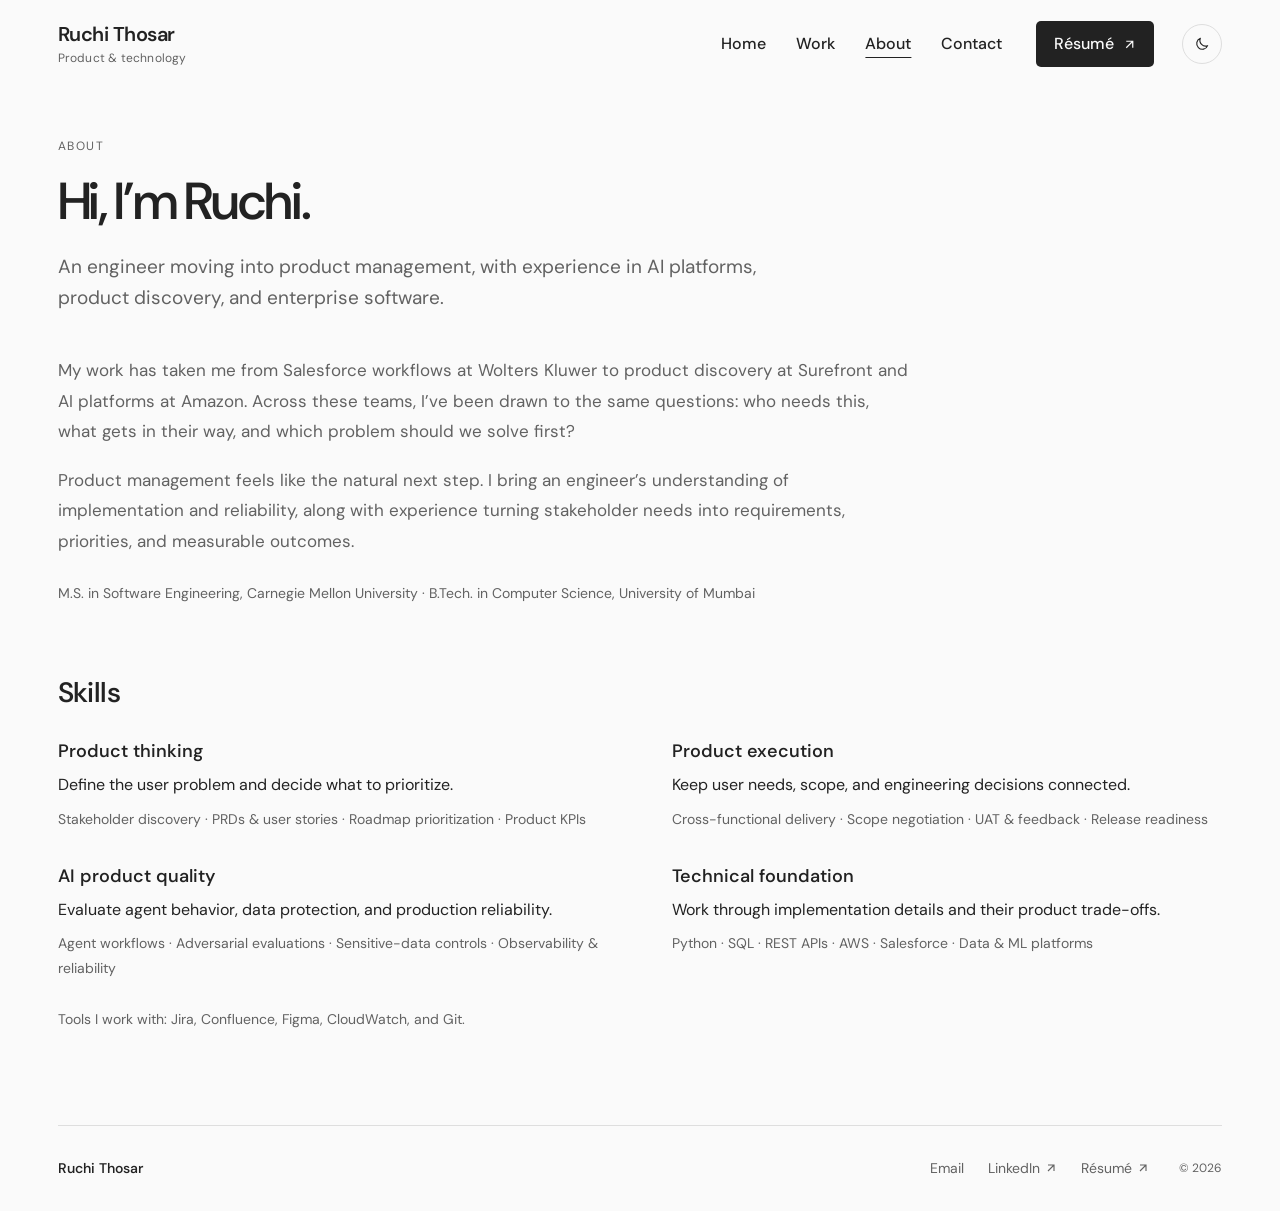
==== commit c476e237: "Restore main portfolio; keep circuit board on ChatGPT preview only" ====
--- a/about.html
+++ b/about.html
@@ -2,29 +2,13 @@
 <html lang="en"><head><meta charset="utf-8"><meta name="viewport" content="width=device-width, initial-scale=1">
 <title>About | Ruchi Thosar</title><meta name="description" content="My background, skills, and experience in engineering and product.">
 <meta name="theme-color" content="#fafafa"><meta property="og:title" content="About | Ruchi Thosar"><meta property="og:description" content="My background, skills, and experience in engineering and product."><meta property="og:type" content="website">
-<link rel="icon" href="favicon.svg" type="image/svg+xml"><script src="theme.js?v=1395b858ff9c"></script><script src="navigation.js?v=f2a00993703c" defer></script><link rel="stylesheet" href="site.css?v=018fd486fe2b"><link rel="stylesheet" href="portfolio.css?v=e46411ef71a4"></head>
+<link rel="icon" href="favicon.svg" type="image/svg+xml"><script src="theme.js?v=1395b858ff9c"></script><script src="navigation.js?v=f2a00993703c" defer></script><link rel="stylesheet" href="site.css?v=018fd486fe2b"><link rel="stylesheet" href="portfolio.css?v=d4bd7ad31fdd"></head>
 <body class="portfolio-page about-view"><a class="skip" href="#main">Skip to content</a><div class="wrap">
 <header class="header site-header"><a class="brand" href="index.html" aria-label="Ruchi Thosar home">Ruchi Thosar<span class="brand-sub">Product &amp; technology</span></a>
 <nav class="nav" id="site-navigation" aria-label="Main navigation"><a href="index.html">Home</a><a href="work.html">Work</a><a href="about.html" aria-current="page">About</a><a href="contact.html">Contact</a><a class="resume-link" href="ruchi-thosar-pm-resume.pdf" target="_blank" rel="noopener noreferrer">Résumé <svg class="icon" viewBox="0 0 16 16" fill="none" aria-hidden="true"><path d="M4 12 12 4M4 4h8v8" stroke="currentColor" stroke-width="1.5"/></svg></a></nav><button class="theme-toggle" type="button" data-theme-toggle aria-label="Switch to dark theme" title="Switch to dark theme" hidden><svg class="theme-moon" viewBox="0 0 24 24" fill="none" aria-hidden="true"><path d="M20.5 14.5A8.5 8.5 0 0 1 9.5 3.5a8.5 8.5 0 1 0 11 11Z" stroke="currentColor" stroke-width="1.7" stroke-linejoin="round"/></svg><svg class="theme-sun" viewBox="0 0 24 24" fill="none" aria-hidden="true"><circle cx="12" cy="12" r="4" stroke="currentColor" stroke-width="1.7"/><path d="M12 2v2M12 20v2M2 12h2M20 12h2M5 5l1.5 1.5M17.5 17.5 19 19M5 19l1.5-1.5M17.5 6.5 19 5" stroke="currentColor" stroke-width="1.7" stroke-linecap="round"/></svg><span class="theme-label">Dark</span></button><button class="menu-toggle" type="button" data-menu-toggle aria-controls="site-navigation" aria-expanded="false" hidden><svg class="icon" viewBox="0 0 18 18" fill="none" aria-hidden="true"><path d="M2 5h14M2 9h14M2 13h14" stroke="currentColor" stroke-width="1.5"/></svg><span>Menu</span></button></header>
 <main id="main" class="profile-page">
-  <div class="profile-bio">
   <header class="page-intro"><p class="page-kicker">ABOUT</p><h1>Hi, I’m Ruchi.</h1><p class="page-lead">An engineer moving into product management, with experience in AI platforms, product discovery, and enterprise software.</p></header>
   <div class="profile-story"><p>My work has taken me from Salesforce workflows at Wolters Kluwer to product discovery at Surefront and AI platforms at Amazon. Across these teams, I’ve been drawn to the same questions: who needs this, what gets in their way, and which problem should we solve first?</p><p>Product management feels like the natural next step. I bring an engineer’s understanding of implementation and reliability, along with experience turning stakeholder needs into requirements, priorities, and measurable outcomes.</p><p class="profile-education">M.S. in Software Engineering, Carnegie Mellon University · B.Tech. in Computer Science, University of Mumbai</p></div>
-  </div>
-<aside class="guestbook" aria-labelledby="board-title">
-<div class="board-heading"><div><p class="page-kicker">A LITTLE HUMAN CONNECTION</p><h2 id="board-title">Leave your mark.</h2></div><span class="preview-pill">Try it out</span></div>
-<p class="board-intro">A thought, a doodle, a connection. A little of you, left here.</p>
-<div class="circuit-board" id="circuit-board">
-<svg class="circuit-traces" viewBox="0 0 600 430" preserveAspectRatio="none" aria-hidden="true"><g fill="none" stroke="currentColor" stroke-width="1.1"><path d="M0 65H55L95 105H215L255 145H335L385 95H600M0 310H75L125 260H225L270 305H415L465 355H600M115 0V45L155 85V220L195 260V430M475 0V70L435 110V205L485 255V430M0 200H75L120 155H285L330 200H600M315 0V65L275 105V215L315 255V430M0 385H180L225 340H350L390 380H600"/><path d="M0 75H50L90 115H210M485 0V75L445 115V200M0 320H80L130 270H220M325 430V260L285 220V150" opacity=".5"/></g><g fill="var(--bg)" stroke="currentColor" stroke-width="1.5"><circle cx="155" cy="85" r="5"/><circle cx="275" cy="105" r="5"/><circle cx="435" cy="205" r="5"/><circle cx="125" cy="260" r="5"/><circle cx="315" cy="305" r="5"/><circle cx="390" cy="380" r="5"/></g></svg>
-<button class="board-mark mark-one" data-note="Keep making things that make you curious." data-author="A fellow builder"><span class="mark-pin"></span><span class="handwritten">stay curious.</span><small>A FELLOW BUILDER</small></button>
-<button class="board-mark mark-two" data-note="A little flower for your corner of the internet." data-author="Someone passing by"><span class="mark-pin"></span><svg viewBox="0 0 110 100" aria-label="A hand-drawn flower"><g fill="none" stroke="currentColor" stroke-width="2" stroke-linecap="round"><path d="M55 61Q48 79 55 96M53 81Q32 65 29 81Q40 89 53 84M55 88Q78 69 81 82Q68 93 55 88"/><path d="M50 38C21 13 60 2 62 28C90 5 103 43 75 46C99 69 65 83 59 58C34 82 15 47 43 44C15 42 30 12 50 38Z"/><circle cx="58" cy="44" r="10"/></g></svg><small>JUST PASSING BY</small></button>
-<button class="board-mark mark-three" data-note="The best ideas start with a conversation. Glad I found your work!" data-author="An internet neighbour"><span class="mark-pin"></span><span class="handwritten">good things start<br>with a hello :)</span><small>AN INTERNET NEIGHBOUR</small></button>
-<button class="empty-node" id="open-composer" aria-label="Leave your mark"><span>＋</span><small>your connection</small></button>
-<span class="board-coordinate">01 / THE CONNECTION BOARD</span>
-</div>
-<div class="board-footer"><span id="board-count">3 sample connections</span><button class="board-cta" id="add-mark">Leave your mark <svg class="icon" viewBox="0 0 16 16" fill="none" aria-hidden="true"><path d="M4 12 12 4M4 4h8v8" stroke="currentColor" stroke-width="1.5"/></svg></button></div>
-<p class="preview-note" id="preview-status" role="status">Just for this visit. Your marks are visible only to you and reset on reload.</p>
-</aside>
 <section class="section skills" id="skills" aria-labelledby="skills-heading">
     <div class="section-title"><h2 id="skills-heading">Skills</h2></div>
     <dl class="skill-list">
@@ -35,9 +19,5 @@
     </dl>
     <p class="tools-note">Tools I work with: Jira, Confluence, Figma, CloudWatch, and Git.</p>
   </section></main>
-
-<dialog class="mark-dialog" id="mark-dialog" aria-labelledby="compose-title"><div class="dialog-top"><h2 id="compose-title">A little of you.</h2><button class="close-dialog" aria-label="Close">×</button></div><p>Leave a thought, draw something, or do both.</p><form id="mark-form"><label>Your thought<textarea id="mark-message" maxlength="160" placeholder="What brought you here?"></textarea></label><label>A doodle<canvas class="draw-area" id="drawing" width="760" height="300" aria-label="Draw your doodle with a pointer"></canvas></label><button type="button" class="draw-reset" id="clear-drawing">Clear drawing</button><label>Name, if you’d like<input id="mark-name" maxlength="32" placeholder="Anonymous"></label><div class="dialog-actions"><span class="preview-pill">Just for this visit</span><button class="publish-mark" type="submit">Add my mark</button></div><p class="modal-note" id="form-status" role="status">Only you can see your marks. They disappear when you reload.</p></form></dialog><dialog class="mark-dialog" id="read-dialog" aria-label="Read a mark"><div class="dialog-top"><span class="page-kicker">A CONNECTION</span><button class="close-dialog" aria-label="Close note">×</button></div><p class="read-note" id="read-message"></p><img id="read-drawing" alt="Visitor doodle" hidden><p id="read-author"></p></dialog>
-<link rel="stylesheet" href="board.css?v=1"><script src="board.js?v=1" defer></script>
-
 <footer class="site-footer" id="contact"><a class="footer-name" href="index.html">Ruchi Thosar</a><div class="footer-links"><a href="mailto:thosar.ruchi@gmail.com">Email</a><a href="https://www.linkedin.com/in/ruchi-thosar/" target="_blank" rel="noopener noreferrer">LinkedIn <svg class="icon" viewBox="0 0 16 16" fill="none" aria-hidden="true"><path d="M4 12 12 4M4 4h8v8" stroke="currentColor" stroke-width="1.5"/></svg></a><a href="ruchi-thosar-pm-resume.pdf" target="_blank" rel="noopener noreferrer">Résumé <svg class="icon" viewBox="0 0 16 16" fill="none" aria-hidden="true"><path d="M4 12 12 4M4 4h8v8" stroke="currentColor" stroke-width="1.5"/></svg></a></div><span class="copyright">© 2026</span></footer>
 </div></body></html>
--- a/portfolio.css
+++ b/portfolio.css
@@ -77,21 +77,3 @@
  .contact-page .page-intro{padding-top:48px}.contact-option{grid-template-columns:1fr 18px;gap:8px 14px;padding:23px 0}.contact-option>span{grid-column:1/-1;font-size:13px}.contact-option strong{font-size:22px;letter-spacing:-.6px}.contact-location{font-size:14px;line-height:1.7}
 }
 @media(prefers-reduced-motion:reduce){.project-art svg,.project-open{transition:none}}
-/* Keep the About story and skills in one balanced desktop composition. */
-.profile-page{display:grid;grid-template-columns:minmax(0,1.15fr) minmax(0,1fr);gap:clamp(48px,6vw,96px);align-items:start;padding-top:48px}
-.profile-bio{min-width:0}.profile-page .page-intro{padding:0 0 30px;max-width:none}
-.profile-page .page-lead{max-width:none}.profile-page .profile-story{max-width:none;margin-bottom:0}
-.portfolio-page .profile-page .skills{padding:0;min-width:0}
-.profile-page .skills .section-title{margin-bottom:26px}
-.portfolio-page .profile-page .skill-list{grid-template-columns:1fr;gap:22px}
-.profile-page .skill-list>div+div{border-top:1px solid var(--line);padding-top:22px}
-.profile-page .tools-note{line-height:1.7}
-@media(max-width:1000px){
- .profile-page{grid-template-columns:1fr;gap:40px;padding-top:34px}
- .portfolio-page .profile-page .skill-list{grid-template-columns:repeat(2,minmax(0,1fr));gap:28px 36px}
- .profile-page .skill-list>div+div{border-top:0;padding-top:0}
-}
-@media(max-width:560px){
- .profile-page{padding-top:28px;gap:34px}.profile-page .page-intro{padding-bottom:26px}
- .portfolio-page .profile-page .skill-list{grid-template-columns:1fr;gap:24px}
-}
